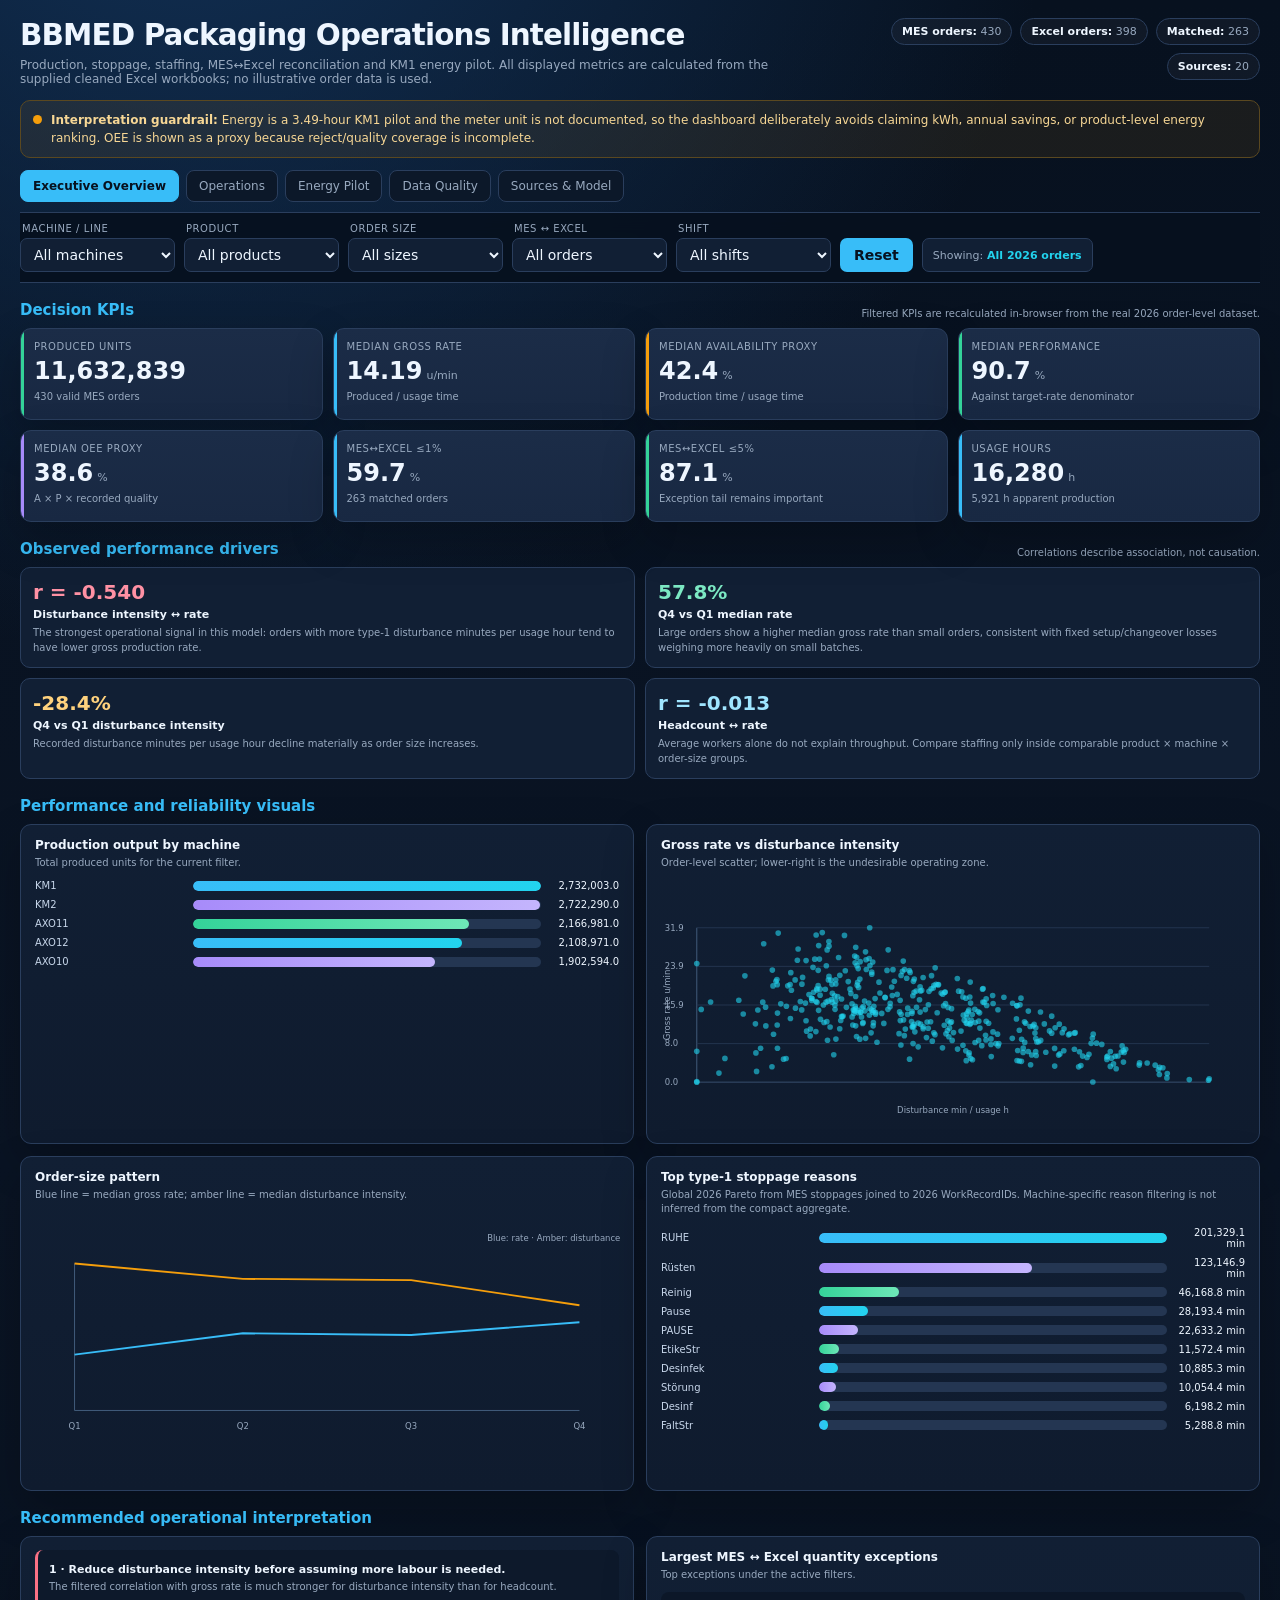
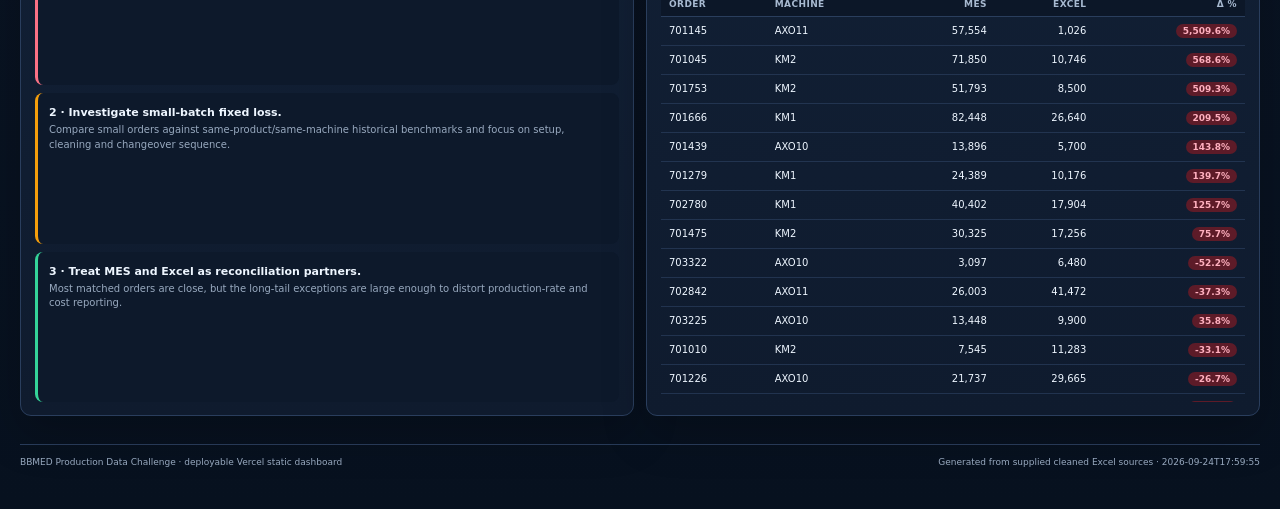
==== index.html @ 8b4411d8 "First commit" ====
<!doctype html>
<html lang="en">
<head>
  <meta charset="utf-8"/>
  <meta name="viewport" content="width=device-width,initial-scale=1"/>
  <meta name="description" content="BBMED packaging operations dashboard based on supplied cleaned production data."/>
  <title>BBMED Packaging Operations Intelligence</title>
  <link rel="stylesheet" href="styles.css"/>
</head>
<body>
  <main class="app">
    <div class="top">
      <div class="brand">
        <h1>BBMED Packaging Operations Intelligence</h1>
        <p>Production, stoppage, staffing, MES↔Excel reconciliation and KM1 energy pilot. All displayed metrics are calculated from the supplied cleaned Excel workbooks; no illustrative order data is used.</p>
      </div>
      <div class="badges" id="badges"></div>
    </div>
    <div class="guardrail"><span class="dot"></span><div><b>Interpretation guardrail:</b> Energy is a 3.49-hour KM1 pilot and the meter unit is not documented, so the dashboard deliberately avoids claiming kWh, annual savings, or product-level energy ranking. OEE is shown as a proxy because reject/quality coverage is incomplete.</div></div>
    <nav class="tabs" id="tabs" aria-label="Dashboard sections"></nav>
    <div class="filters-shell"><div class="filters" id="filters"></div></div>
    <div id="view"><div class="panel"><div class="empty">Loading dashboard data…</div></div></div>
    <div class="footer"><span>BBMED Production Data Challenge · deployable Vercel static dashboard</span><span id="generated"></span></div>
  </main>
<script src="app.js" defer></script>
</body>
</html>
---- styles.css ----
:root{
  --bg:#07111f;--panel:#111f34;--card:#1b2c47;--line:#2a3e5d;--text:#eef6ff;--muted:#98a9bf;
  --blue:#38bdf8;--cyan:#22d3ee;--green:#34d399;--amber:#f59e0b;--red:#fb7185;--violet:#a78bfa;
  --shadow:0 18px 45px rgba(0,0,0,.22)
}
*{box-sizing:border-box}html{scroll-behavior:smooth}body{margin:0;background:radial-gradient(circle at 15% -10%,#123258 0,transparent 34%),linear-gradient(180deg,var(--bg),#0a1424 55%,#07111f);color:var(--text);font-family:Inter,ui-sans-serif,system-ui,-apple-system,BlinkMacSystemFont,"Segoe UI",sans-serif;font-size:14px}
button,select,input{font:inherit}.app{max-width:1700px;margin:auto;padding:18px 20px 42px}.top{display:flex;justify-content:space-between;gap:18px;align-items:flex-start}.brand h1{margin:0;font-size:clamp(21px,2.3vw,30px);letter-spacing:-.03em}.brand p{margin:6px 0 0;color:var(--muted);font-size:12px;max-width:850px}.badges{display:flex;gap:8px;flex-wrap:wrap;justify-content:flex-end}.badge{border:1px solid var(--line);background:rgba(255,255,255,.035);border-radius:999px;padding:6px 10px;color:var(--muted);font-size:11px}.badge b{color:var(--text)}
.guardrail{margin:14px 0 12px;border:1px solid #5a4820;background:rgba(245,158,11,.08);color:#f7d795;border-radius:10px;padding:10px 12px;font-size:12px;line-height:1.5;display:flex;gap:9px}.dot{width:9px;height:9px;border-radius:50%;background:var(--amber);margin-top:4px;flex:0 0 auto}
.tabs{display:flex;gap:7px;flex-wrap:wrap;border-bottom:1px solid var(--line);padding-bottom:10px}.tab{border:1px solid var(--line);background:#0c1829;color:var(--muted);border-radius:8px;padding:8px 12px;cursor:pointer;font-size:12px}.tab:hover{border-color:#4c6384;color:var(--text)}.tab.active{background:var(--blue);border-color:var(--blue);color:#07111f;font-weight:800}
.filters-shell{position:sticky;top:0;z-index:20;background:rgba(7,17,31,.93);backdrop-filter:blur(10px);border-bottom:1px solid var(--line);padding:10px 0;margin-bottom:14px}.filters{display:flex;gap:9px;flex-wrap:wrap;align-items:end}.filter{min-width:155px}.filter label{display:block;color:var(--muted);font-size:10px;text-transform:uppercase;letter-spacing:.55px;margin:0 0 4px 2px}.filter select{width:100%;background:var(--panel);color:var(--text);border:1px solid var(--line);border-radius:7px;padding:7px 9px;outline:none}.filter select:focus{border-color:var(--blue)}.reset{height:34px;background:var(--blue);color:#07111f;border:0;border-radius:7px;padding:0 14px;font-weight:800;cursor:pointer}.summary-chip{height:34px;display:flex;align-items:center;padding:0 10px;border:1px solid var(--line);border-radius:7px;background:var(--panel);color:var(--muted);font-size:11px}.summary-chip b{color:var(--cyan)}
.section-title{display:flex;align-items:end;justify-content:space-between;gap:14px;margin:18px 0 9px}.section-title h2{margin:0;color:var(--blue);font-size:15px}.section-title p{margin:0;color:var(--muted);font-size:10px;text-align:right}.kpis{display:grid;grid-template-columns:repeat(8,minmax(145px,1fr));gap:10px}.kpi{background:linear-gradient(180deg,var(--card),#182842);border:1px solid var(--line);border-radius:11px;padding:12px 13px;min-height:92px;position:relative;overflow:hidden;box-shadow:var(--shadow)}.kpi:before{content:"";position:absolute;left:0;top:0;bottom:0;width:3px;background:var(--blue)}.kpi.green:before{background:var(--green)}.kpi.amber:before{background:var(--amber)}.kpi.red:before{background:var(--red)}.kpi.violet:before{background:var(--violet)}.kpi .label{font-size:10px;color:var(--muted);text-transform:uppercase;letter-spacing:.55px}.kpi .value{font-size:24px;font-weight:800;line-height:1;margin-top:7px}.kpi .unit{font-size:11px;color:var(--muted);margin-left:4px;font-weight:500}.kpi .mini{font-size:10px;color:var(--muted);margin-top:7px;line-height:1.35}.kpi .mini strong{color:var(--text)}
.grid2,.grid3{display:grid;gap:12px}.grid2{grid-template-columns:repeat(2,minmax(0,1fr))}.grid3{grid-template-columns:repeat(3,minmax(0,1fr))}.panel{background:linear-gradient(180deg,var(--panel),#0f1b2e);border:1px solid var(--line);border-radius:11px;padding:13px 14px;box-shadow:var(--shadow);min-width:0}.panel h3{font-size:12px;margin:0 0 4px}.desc{font-size:10px;color:var(--muted);line-height:1.42;margin-bottom:10px}.chart{height:250px;position:relative}.chart.tall{height:315px}.chart.scroll{overflow:auto}.empty{display:flex;height:100%;align-items:center;justify-content:center;color:var(--muted);font-size:12px}
.bar-list{display:flex;flex-direction:column;gap:8px}.bar-row{display:grid;grid-template-columns:minmax(85px,150px) 1fr 70px;gap:8px;align-items:center;font-size:10px}.bar-name{color:#c7d6ea;overflow:hidden;text-overflow:ellipsis;white-space:nowrap}.track{height:10px;background:#243652;border-radius:999px;overflow:hidden}.fill{height:100%;border-radius:999px;background:linear-gradient(90deg,var(--blue),var(--cyan))}.bar-value{text-align:right;color:var(--text);font-variant-numeric:tabular-nums}.bar-row:nth-child(3n+2) .fill{background:linear-gradient(90deg,var(--violet),#c4b5fd)}.bar-row:nth-child(3n+3) .fill{background:linear-gradient(90deg,var(--green),#6ee7b7)}
.svgchart{width:100%;height:100%;overflow:visible}.axis{stroke:#456080;stroke-width:1}.gridline{stroke:#243650;stroke-width:1}.tick{fill:var(--muted);font-size:9px}.point{fill:var(--cyan);opacity:.6}.line-a{stroke:var(--blue);stroke-width:2;fill:none}.line-b{stroke:var(--amber);stroke-width:2;fill:none}
.insights{display:grid;grid-template-columns:repeat(4,minmax(0,1fr));gap:10px}.insight{background:var(--panel);border:1px solid var(--line);border-radius:10px;padding:12px}.insight .metric{font-size:20px;font-weight:900}.insight .metric.red{color:#ff91a4}.insight .metric.green{color:#7ce8c3}.insight .metric.amber{color:#ffd27d}.insight .metric.blue{color:#9fe5ff}.insight .title{font-size:11px;font-weight:800;margin-top:4px}.insight .text{font-size:10px;color:var(--muted);line-height:1.45;margin-top:5px}
.callouts{display:grid;gap:8px}.callout{border-left:3px solid var(--blue);background:#0d192b;padding:10px 11px;border-radius:8px}.callout.red{border-left-color:var(--red)}.callout.amber{border-left-color:var(--amber)}.callout.green{border-left-color:var(--green)}.callout b{font-size:11px}.callout p{margin:4px 0 0;color:var(--muted);font-size:10px;line-height:1.45}
.table-wrap{overflow:auto;max-height:410px;border-radius:8px}.table-wrap.unbounded{max-height:none}table{width:100%;border-collapse:collapse;font-size:10px}th{position:sticky;top:0;background:#0c1728;color:#a8bad1;text-align:left;padding:7px 8px;text-transform:uppercase;font-size:9px;letter-spacing:.4px;border-bottom:1px solid var(--line);white-space:nowrap;z-index:1}td{padding:7px 8px;border-bottom:1px solid rgba(42,62,93,.7);white-space:nowrap}tbody tr:hover td{background:rgba(56,189,248,.035)}.num{text-align:right;font-variant-numeric:tabular-nums}.pill{display:inline-block;padding:2px 7px;border-radius:999px;font-size:9px;font-weight:800}.pill.good{background:#073d32;color:#7ce8c3}.pill.warn{background:#5a390d;color:#ffd37f}.pill.bad{background:#5d1b28;color:#ffb0bf}.pill.info{background:#0d3b57;color:#9ee2ff}.pill.violet{background:#382861;color:#d8c9ff}
.quality-grid{display:grid;grid-template-columns:repeat(3,minmax(0,1fr));gap:10px}.qcard{background:var(--panel);border:1px solid var(--line);border-radius:10px;padding:12px}.qtop{display:flex;justify-content:space-between;gap:10px}.qcard b{font-size:11px}.qv{font-size:19px;font-weight:900}.qbar{height:6px;background:#263852;border-radius:999px;overflow:hidden;margin-top:10px}.qbar span{display:block;height:100%;background:linear-gradient(90deg,var(--blue),var(--cyan))}.qnote{font-size:9px;color:var(--muted);line-height:1.4;margin-top:7px}
.source-card{display:grid;grid-template-columns:1fr auto;gap:8px;align-items:start;background:#0d192b;border:1px solid var(--line);border-radius:9px;padding:10px}.source-card h4{margin:0;font-size:11px}.source-card p{margin:5px 0 0;color:var(--muted);font-size:9px;line-height:1.4}.source-count{font-size:10px;color:var(--cyan);font-weight:800}.source-grid{display:grid;grid-template-columns:repeat(2,minmax(0,1fr));gap:8px}
.footer{margin-top:28px;border-top:1px solid var(--line);padding-top:12px;color:var(--muted);font-size:9px;display:flex;justify-content:space-between;gap:10px;flex-wrap:wrap}.mono{font-family:ui-monospace,SFMono-Regular,Menlo,monospace}.small{font-size:9px;color:var(--muted)}
@media(max-width:1300px){.kpis{grid-template-columns:repeat(4,1fr)}.grid3{grid-template-columns:1fr 1fr}.insights{grid-template-columns:1fr 1fr}}
@media(max-width:880px){.app{padding:12px}.top{display:block}.badges{justify-content:flex-start;margin-top:9px}.kpis,.grid2,.grid3,.insights,.quality-grid,.source-grid{grid-template-columns:1fr}.filter{min-width:47%}.section-title{align-items:flex-start}.section-title p{text-align:left}.chart{height:280px}.filters-shell{position:static}}
@media(max-width:520px){.filter{min-width:100%}.kpis{grid-template-columns:1fr 1fr}.kpi .value{font-size:20px}.bar-row{grid-template-columns:80px 1fr 58px}.tabs{display:grid;grid-template-columns:1fr 1fr}.tab{padding:8px}.app{padding:10px}.panel{padding:11px}}
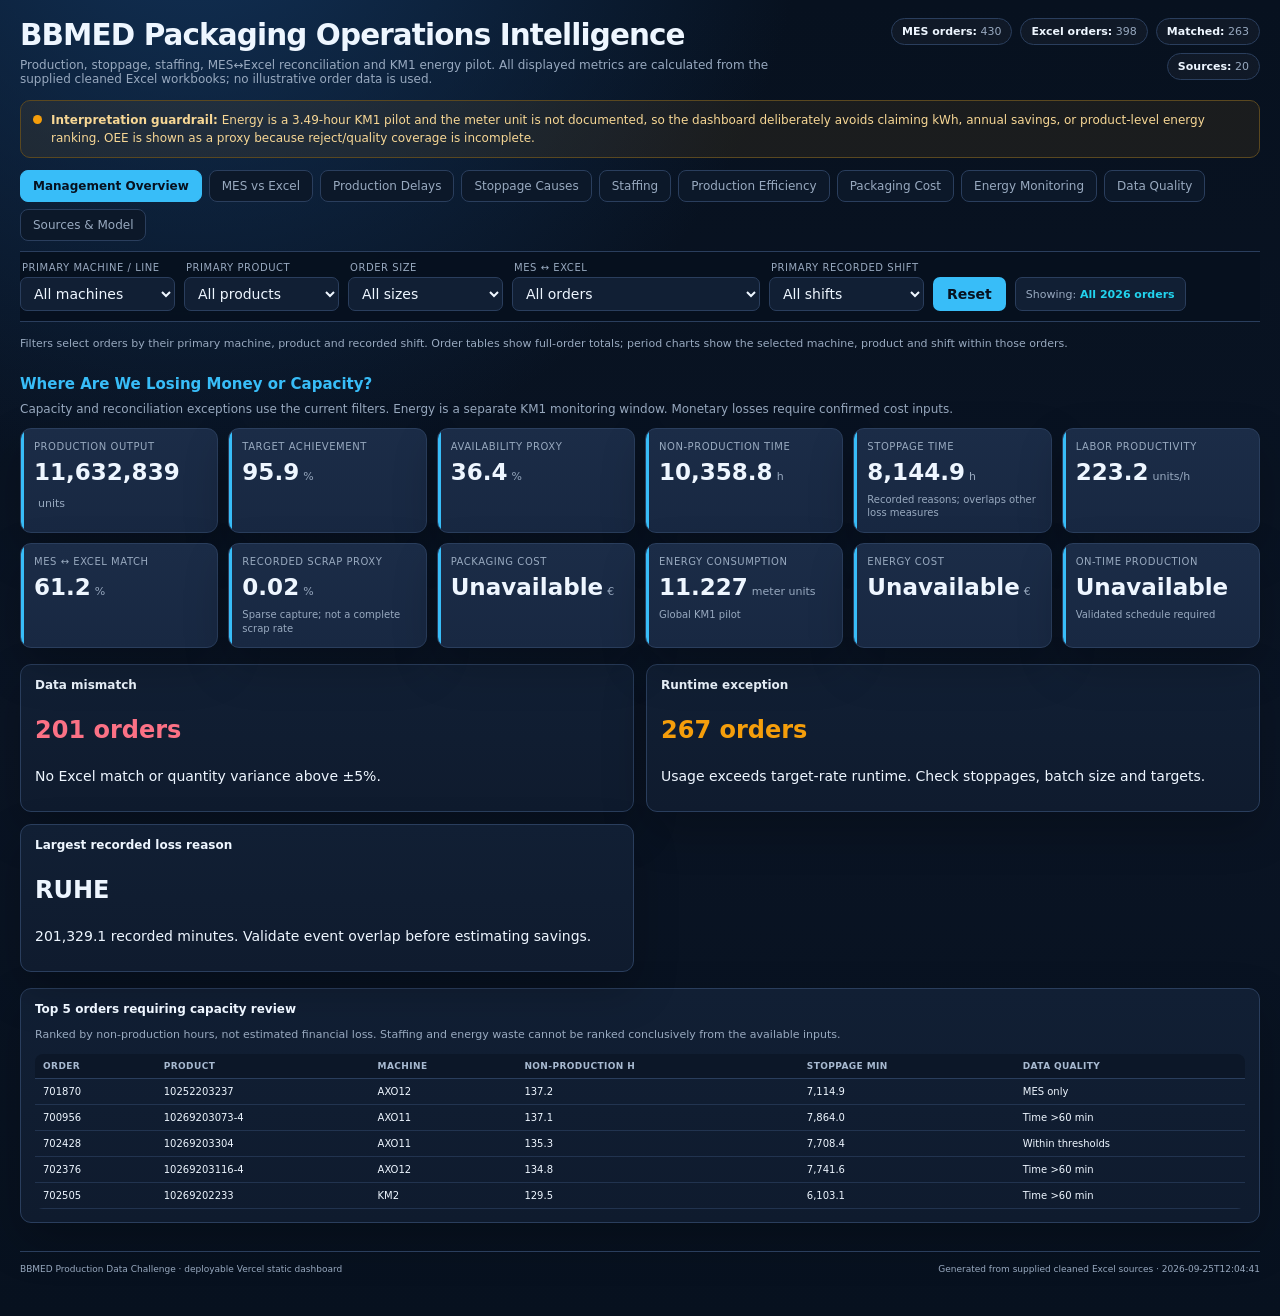
==== commit d021ae22: "information update" ====
--- a/index.html
+++ b/index.html
@@ -22,6 +22,7 @@
     <div id="view"><div class="panel"><div class="empty">Loading dashboard data…</div></div></div>
     <div class="footer"><span>BBMED Production Data Challenge · deployable Vercel static dashboard</span><span id="generated"></span></div>
   </main>
+<script src="analytics.js" defer></script>
 <script src="app.js" defer></script>
 </body>
 </html>
--- a/styles.css
+++ b/styles.css
@@ -21,3 +21,16 @@
 @media(max-width:1300px){.kpis{grid-template-columns:repeat(4,1fr)}.grid3{grid-template-columns:1fr 1fr}.insights{grid-template-columns:1fr 1fr}}
 @media(max-width:880px){.app{padding:12px}.top{display:block}.badges{justify-content:flex-start;margin-top:9px}.kpis,.grid2,.grid3,.insights,.quality-grid,.source-grid{grid-template-columns:1fr}.filter{min-width:47%}.section-title{align-items:flex-start}.section-title p{text-align:left}.chart{height:280px}.filters-shell{position:static}}
 @media(max-width:520px){.filter{min-width:100%}.kpis{grid-template-columns:1fr 1fr}.kpi .value{font-size:20px}.bar-row{grid-template-columns:80px 1fr 58px}.tabs{display:grid;grid-template-columns:1fr 1fr}.tab{padding:8px}.app{padding:10px}.panel{padding:11px}}
+/* Workstream pages keep notes readable and long KPI labels within their cards. */
+.kpis{grid-template-columns:repeat(auto-fit,minmax(180px,1fr));margin-bottom:16px}
+.kpi .value{font-size:clamp(18px,1.8vw,24px);line-height:1.18;overflow-wrap:anywhere}
+.section-title{display:block;margin-top:22px}
+.section-title p{font-size:12px;text-align:left;line-height:1.6;max-width:1100px;margin-top:7px}
+.scope-note{font-size:11px;color:var(--muted);line-height:1.5}
+#view>.panel,#view>.grid2,#view>.grid3{margin-bottom:16px}
+.panel>.svgchart{height:auto;max-height:300px;display:block}
+.panel>.desc{font-size:11px;line-height:1.5}
+.metric{font-size:24px;font-weight:800}.metric.red{color:var(--red)}.metric.amber{color:var(--amber)}
+button:focus-visible,select:focus-visible{outline:2px solid var(--cyan);outline-offset:3px}
+@media(max-width:520px){.kpis{grid-template-columns:repeat(2,minmax(0,1fr))}.kpi{padding:11px}.kpi .value{font-size:18px}.summary-chip{height:auto;min-height:34px;max-width:100%;flex-wrap:wrap}.section-title p{font-size:11px}}
+.kpi .unit{display:inline-block;white-space:nowrap;overflow-wrap:normal}
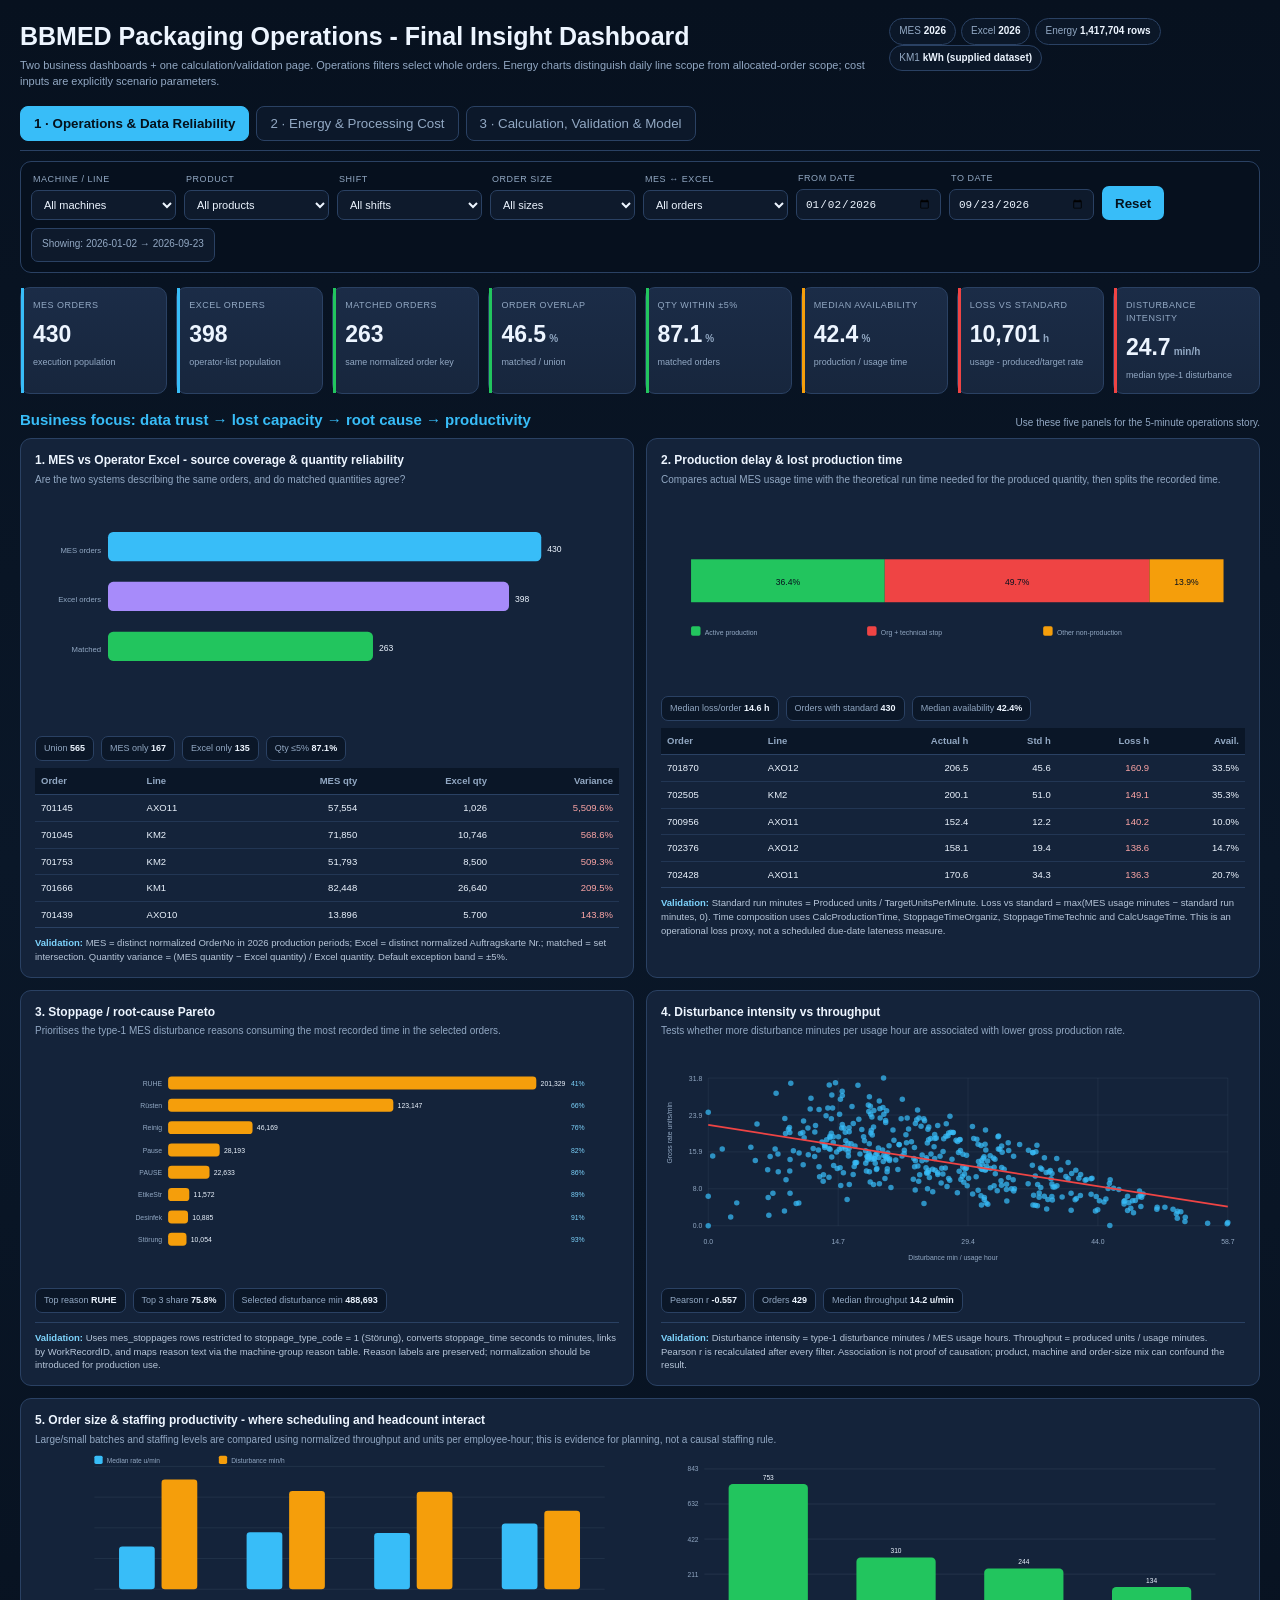
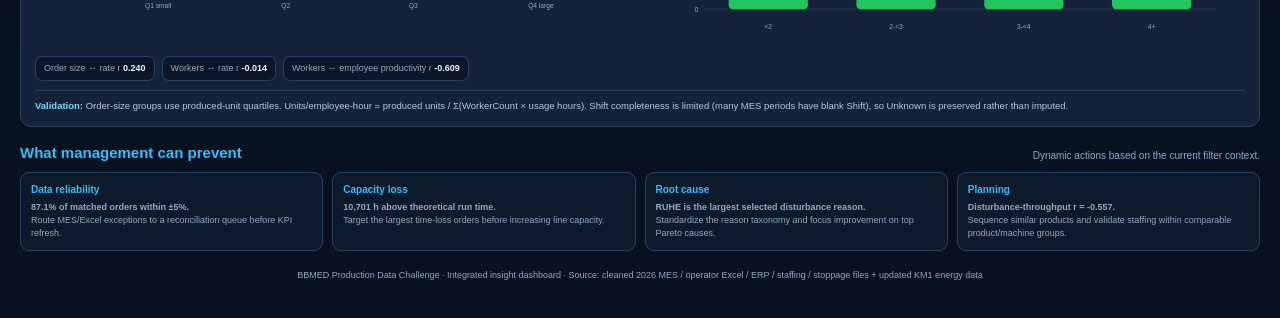
==== commit cb1c67ba: "updated dashboard" ====
--- a/index.html
+++ b/index.html
@@ -1,28 +1,49 @@
-<!doctype html>
-<html lang="en">
-<head>
-  <meta charset="utf-8"/>
-  <meta name="viewport" content="width=device-width,initial-scale=1"/>
-  <meta name="description" content="BBMED packaging operations dashboard based on supplied cleaned production data."/>
-  <title>BBMED Packaging Operations Intelligence</title>
-  <link rel="stylesheet" href="styles.css"/>
-</head>
-<body>
-  <main class="app">
-    <div class="top">
-      <div class="brand">
-        <h1>BBMED Packaging Operations Intelligence</h1>
-        <p>Production, stoppage, staffing, MES↔Excel reconciliation and KM1 energy pilot. All displayed metrics are calculated from the supplied cleaned Excel workbooks; no illustrative order data is used.</p>
-      </div>
-      <div class="badges" id="badges"></div>
-    </div>
-    <div class="guardrail"><span class="dot"></span><div><b>Interpretation guardrail:</b> Energy is a 3.49-hour KM1 pilot and the meter unit is not documented, so the dashboard deliberately avoids claiming kWh, annual savings, or product-level energy ranking. OEE is shown as a proxy because reject/quality coverage is incomplete.</div></div>
-    <nav class="tabs" id="tabs" aria-label="Dashboard sections"></nav>
-    <div class="filters-shell"><div class="filters" id="filters"></div></div>
-    <div id="view"><div class="panel"><div class="empty">Loading dashboard data…</div></div></div>
-    <div class="footer"><span>BBMED Production Data Challenge · deployable Vercel static dashboard</span><span id="generated"></span></div>
-  </main>
-<script src="analytics.js" defer></script>
-<script src="app.js" defer></script>
-</body>
-</html>
+<!doctype html><html lang="en"><head><meta charset="utf-8"><meta name="viewport" content="width=device-width,initial-scale=1"><link rel="icon" href="data:,"><meta name="description" content="BBMED production reliability, capacity, energy and processing-cost insight dashboard."><title>BBMED Packaging Operations - Final Insight Dashboard</title>
+<link rel="stylesheet" href="styles.css"></head><body><div class="shell">
+<div id="loadStatus" class="callout" role="status">Loading dashboard data…</div>
+<header><div class="brand"><h1>BBMED Packaging Operations - Final Insight Dashboard</h1><div class="sub">Two business dashboards + one calculation/validation page. Operations filters select whole orders. Energy charts distinguish daily line scope from allocated-order scope; cost inputs are explicitly scenario parameters.</div></div><div><span class="tag">MES <b>2026</b></span><span class="tag">Excel <b>2026</b></span><span class="tag">Energy <b id="energySourceRows">Loading…</b></span><span class="tag">KM1 <b>kWh (supplied dataset)</b></span></div></header>
+<nav class="tabs" aria-label="Dashboard sections"><button class="tab active" data-tab="ops">1 · Operations & Data Reliability</button><button class="tab" data-tab="energy">2 · Energy & Processing Cost</button><button class="tab" data-tab="calc">3 · Calculation, Validation & Model</button></nav>
+<section id="ops" class="view active">
+<div class="filters-wrap"><div class="filters">
+<div class="filter"><label for="oMachine">Machine / line</label><select id="oMachine"></select></div><div class="filter"><label for="oProduct">Product</label><select id="oProduct"></select></div><div class="filter"><label for="oShift">Shift</label><select id="oShift"></select></div><div class="filter"><label for="oSize">Order size</label><select id="oSize"><option value="ALL">All sizes</option><option value="Q1">Q1 - Small</option><option value="Q2">Q2</option><option value="Q3">Q3</option><option value="Q4">Q4 - Large</option></select></div><div class="filter"><label for="oStatus">MES ↔ Excel</label><select id="oStatus"><option value="ALL">All orders</option><option value="MATCHED">Matched</option><option value="LE5">Matched ≤5%</option><option value="GT5">Matched >5%</option><option value="MES_ONLY">MES only</option><option value="EXCEL_ONLY">Excel only</option></select></div><div class="filter"><label for="oFrom">From date</label><input type="date" id="oFrom"></div><div class="filter"><label for="oTo">To date</label><input type="date" id="oTo"></div><button class="btn" id="oReset">Reset</button><div class="filter-summary" id="oSummary"></div>
+</div></div>
+<div class="kpis" id="opsKPIs"></div>
+<div class="section-title"><h2>Business focus: data trust → lost capacity → root cause → productivity</h2><div class="note">Use these five panels for the 5-minute operations story.</div></div>
+<div class="grid">
+<div class="panel"><h3>1. MES vs Operator Excel - source coverage & quantity reliability</h3><div class="desc">Are the two systems describing the same orders, and do matched quantities agree?</div><div class="svgchart" id="cCoverage"></div><div class="meta" id="mCoverage"></div><div class="scroll"><table><thead><tr><th>Order</th><th>Line</th><th class="num">MES qty</th><th class="num">Excel qty</th><th class="num">Variance</th></tr></thead><tbody id="tQty"></tbody></table></div><div class="validation" id="vCoverage"></div></div>
+<div class="panel"><h3>2. Production delay & lost production time</h3><div class="desc">Compares actual MES usage time with the theoretical run time needed for the produced quantity, then splits the recorded time.</div><div class="svgchart small" id="cTimeSplit"></div><div class="meta" id="mDelay"></div><div class="scroll"><table><thead><tr><th>Order</th><th>Line</th><th class="num">Actual h</th><th class="num">Std h</th><th class="num">Loss h</th><th class="num">Avail.</th></tr></thead><tbody id="tDelay"></tbody></table></div><div class="validation" id="vDelay"></div></div>
+<div class="panel"><h3>3. Stoppage / root-cause Pareto</h3><div class="desc">Prioritises the type-1 MES disturbance reasons consuming the most recorded time in the selected orders.</div><div class="svgchart" id="cPareto"></div><div class="meta" id="mPareto"></div><div class="validation" id="vPareto"></div></div>
+<div class="panel"><h3>4. Disturbance intensity vs throughput</h3><div class="desc">Tests whether more disturbance minutes per usage hour are associated with lower gross production rate.</div><div class="svgchart" id="cCorr"></div><div class="meta" id="mCorr"></div><div class="validation" id="vCorr"></div></div>
+<div class="panel full"><h3>5. Order size & staffing productivity - where scheduling and headcount interact</h3><div class="desc">Large/small batches and staffing levels are compared using normalized throughput and units per employee-hour; this is evidence for planning, not a causal staffing rule.</div><div class="split"><div><div class="svgchart small" id="cSize"></div></div><div><div class="svgchart small" id="cStaff"></div></div></div><div class="meta" id="mDrivers"></div><div class="validation" id="vDrivers"></div></div>
+</div>
+<div class="section-title"><h2>What management can prevent</h2><div class="note">Dynamic actions based on the current filter context.</div></div><div class="action-grid" id="opsActions"></div>
+</section>
+
+<section id="energy" class="view">
+<div class="filters-wrap"><div class="filters">
+<div class="filter"><label for="eMeter">Energy meter / component</label><select id="eMeter"></select></div><div class="filter"><label for="eProduct">Product (allocated orders)</label><select id="eProduct"></select></div><div class="filter"><label for="eSize">Order size</label><select id="eSize"><option value="ALL">All sizes</option><option value="Q1">Q1 - Small</option><option value="Q2">Q2</option><option value="Q3">Q3</option><option value="Q4">Q4 - Large</option></select></div><div class="filter"><label for="eFrom">From date</label><input type="date" id="eFrom"></div><div class="filter"><label for="eTo">To date</label><input type="date" id="eTo"></div><div class="filter"><label for="tariff">Electricity tariff €/kWh</label><input type="number" id="tariff" min="0" step="0.01" value="0.30"></div><div class="filter"><label for="lineCost">Line cost €/h</label><input type="number" id="lineCost" min="0" step="10" value="500"></div><button class="btn" id="eReset">Reset</button><div class="filter-summary" id="eSummary"></div>
+</div></div>
+<div class="kpis" id="energyKPIs"></div>
+<div class="section-title"><h2>Business focus: energy consumed without proportional output</h2><div class="note">Energy is calculated from cumulative meter deltas; never by summing Total Energy Passed.</div></div>
+<div class="grid">
+<div class="panel"><h3>1. Energy consumption trend</h3><div class="desc">Calendar-day consumption from valid meter deltas. Date and meter filters apply; product and order-size filters apply only to allocated-order panels.</div><div class="svgchart" id="cEnergyTrend"></div><div class="meta" id="mEnergyTrend"></div><div class="validation" id="vEnergyTrend"></div></div>
+<div class="panel"><h3>2. Energy by KM1 machine component</h3><div class="desc">Five physical meters are canonicalized even though the raw asset tag naming changes in August.</div><div class="svgchart" id="cMeter"></div><div class="meta" id="mMeter"></div><div class="validation" id="vMeter"></div></div>
+<div class="panel"><h3>3. Order-window vs mapped disturbance vs idle/unallocated energy</h3><div class="desc">All five meters, selected calendar dates: order-window, disturbance and unallocated energy. Product, size and meter selections do not change this line-level breakdown.</div><div class="svgchart small" id="cEnergyState"></div><div class="meta" id="mEnergyState"></div><div class="validation" id="vEnergyState"></div></div>
+<div class="panel"><h3>4. Production output vs energy intensity</h3><div class="desc">Order-level allocated kWh is normalized by produced units; high-intensity low-throughput orders are management exceptions.</div><div class="svgchart" id="cEnergyScatter"></div><div class="scroll"><table><thead><tr><th>Order</th><th>Product</th><th class="num">kWh</th><th class="num">Units</th><th class="num">kWh/1k</th></tr></thead><tbody id="tEnergyOrders"></tbody></table></div><div class="validation" id="vEnergyScatter"></div></div>
+<div class="panel full"><h3>5. Processing-cost exposure - scenario, not source-system cost</h3><div class="desc">Uses operator-recorded cleaning, setup/changeover, packaging-handling and disturbance minutes. True packaging material cost is not available in the source data.</div><div class="split"><div class="svgchart small" id="cProcessCost"></div><div><div class="meta" id="mProcessCost"></div><div class="scenario-card"><div class="small">Scenario exposure for selected KM1 orders</div><div class="big" id="processCostBig">-</div><div class="small" id="processCostSmall"></div></div><div class="callout" style="margin-top:10px"><b>Packaging cost limitation:</b> the files contain packaging-handling minutes (<i>Packmittel bereit / zurück</i>) but no packaging material price/BOM. The dashboard therefore shows packaging-handling <b>process cost exposure</b>, not material cost per unit.</div></div></div><div class="validation" id="vProcessCost"></div></div>
+</div>
+</section>
+
+<section id="calc" class="view">
+<div class="filters-wrap"><div class="filters"><div class="filter wide"><label for="traceOrder">Trace production order</label><select id="traceOrder"></select></div><div class="filter"><label for="qtyThreshold">Qty exception threshold %</label><input type="number" id="qtyThreshold" value="5" min="0" step="0.5"></div><div class="filter"><label for="timeThreshold">Start-time threshold min</label><input type="number" id="timeThreshold" value="30" min="0" step="5"></div><button class="btn" id="calcRefresh">Refresh trace</button><div class="filter-summary">This page traces the supplied dashboard dataset and documents its source-field relationships.</div></div></div>
+<div class="section-title"><h2>Reproducible count validation</h2><div class="note">Counts are recalculated from the loaded order records.</div></div>
+<div class="grid"><div class="panel"><h3>MES 2026 order population</h3><div id="mesCountFormula" class="formula">MES Orders = DISTINCTCOUNT( normalized mes_production_periods_2026[OrderNo] )\nExclude blank/null keys\nResult = <b>430</b></div><div class="validation">The MES count intentionally uses production-period facts because the question is which orders actually appear in 2026 execution data, not which orders exist in the master table.</div></div><div class="panel"><h3>Operator Excel order population & intersection</h3><div id="excelCountFormula" class="formula">Excel Orders = DISTINCTCOUNT( normalized excl_production_data_2026[Auftragskarte Nr.] ) = <b>398</b>\nMatched = MES set ∩ Excel set = <b>263</b>\nMES only = 430 - 263 = <b>167</b>\nExcel only = 398 - 263 = <b>135</b>\nUnion = 430 + 398 - 263 = <b>565</b></div><div class="validation">Normalization: convert to text, trim whitespace, remove numeric “.0” artefacts, exclude blank/null.</div></div></div>
+<div class="section-title"><h2>Selected-order calculation trace</h2><div class="note">Use this during Q&A to validate a chart back to order-level inputs.</div></div>
+<div class="grid"><div class="panel"><h3>MES / Excel trace</h3><div id="traceOps"></div></div><div class="panel"><h3>Energy allocation trace</h3><div id="traceEnergy"></div></div></div>
+<div class="section-title"><h2>Calculation dictionary & data-quality controls</h2></div><div class="grid"><div class="panel"><h3>Core KPI formulas</h3><div id="formulaList"></div></div><div class="panel"><h3>Validation checks found in the current data</h3><div id="qualityTable"></div></div></div>
+<div class="section-title"><h2>Recommended Power BI semantic model</h2><div class="note">Updated for the 1.42M-row energy fact and canonical meter alias mapping.</div></div><div class="panel full"><img class="diagram" alt="Recommended Power BI semantic model and source relationships" src="public/semantic-model.png"><div class="model-note">Energy relationship correction: raw <b>energy_meter_device_asset_tag</b> contains both historical Weidmueller names and later IFD00x meter names. Both aliases must map to one canonical DimEnergyMeter key before calculating deltas.</div></div>
+<div class="section-title"><h2>End-to-end workflow</h2></div><div class="panel full"><img class="diagram" alt="End-to-end production and energy data workflow" src="public/data-workflow.png"></div>
+</section>
+<div class="footer">BBMED Production Data Challenge · Integrated insight dashboard · Source: cleaned 2026 MES / operator Excel / ERP / staffing / stoppage files + updated KM1 energy data</div>
+</div>
+<script src="app.js" defer></script></body></html>
--- a/styles.css
+++ b/styles.css
@@ -1,36 +1,21 @@
-:root{
-  --bg:#07111f;--panel:#111f34;--card:#1b2c47;--line:#2a3e5d;--text:#eef6ff;--muted:#98a9bf;
-  --blue:#38bdf8;--cyan:#22d3ee;--green:#34d399;--amber:#f59e0b;--red:#fb7185;--violet:#a78bfa;
-  --shadow:0 18px 45px rgba(0,0,0,.22)
-}
-*{box-sizing:border-box}html{scroll-behavior:smooth}body{margin:0;background:radial-gradient(circle at 15% -10%,#123258 0,transparent 34%),linear-gradient(180deg,var(--bg),#0a1424 55%,#07111f);color:var(--text);font-family:Inter,ui-sans-serif,system-ui,-apple-system,BlinkMacSystemFont,"Segoe UI",sans-serif;font-size:14px}
-button,select,input{font:inherit}.app{max-width:1700px;margin:auto;padding:18px 20px 42px}.top{display:flex;justify-content:space-between;gap:18px;align-items:flex-start}.brand h1{margin:0;font-size:clamp(21px,2.3vw,30px);letter-spacing:-.03em}.brand p{margin:6px 0 0;color:var(--muted);font-size:12px;max-width:850px}.badges{display:flex;gap:8px;flex-wrap:wrap;justify-content:flex-end}.badge{border:1px solid var(--line);background:rgba(255,255,255,.035);border-radius:999px;padding:6px 10px;color:var(--muted);font-size:11px}.badge b{color:var(--text)}
-.guardrail{margin:14px 0 12px;border:1px solid #5a4820;background:rgba(245,158,11,.08);color:#f7d795;border-radius:10px;padding:10px 12px;font-size:12px;line-height:1.5;display:flex;gap:9px}.dot{width:9px;height:9px;border-radius:50%;background:var(--amber);margin-top:4px;flex:0 0 auto}
-.tabs{display:flex;gap:7px;flex-wrap:wrap;border-bottom:1px solid var(--line);padding-bottom:10px}.tab{border:1px solid var(--line);background:#0c1829;color:var(--muted);border-radius:8px;padding:8px 12px;cursor:pointer;font-size:12px}.tab:hover{border-color:#4c6384;color:var(--text)}.tab.active{background:var(--blue);border-color:var(--blue);color:#07111f;font-weight:800}
-.filters-shell{position:sticky;top:0;z-index:20;background:rgba(7,17,31,.93);backdrop-filter:blur(10px);border-bottom:1px solid var(--line);padding:10px 0;margin-bottom:14px}.filters{display:flex;gap:9px;flex-wrap:wrap;align-items:end}.filter{min-width:155px}.filter label{display:block;color:var(--muted);font-size:10px;text-transform:uppercase;letter-spacing:.55px;margin:0 0 4px 2px}.filter select{width:100%;background:var(--panel);color:var(--text);border:1px solid var(--line);border-radius:7px;padding:7px 9px;outline:none}.filter select:focus{border-color:var(--blue)}.reset{height:34px;background:var(--blue);color:#07111f;border:0;border-radius:7px;padding:0 14px;font-weight:800;cursor:pointer}.summary-chip{height:34px;display:flex;align-items:center;padding:0 10px;border:1px solid var(--line);border-radius:7px;background:var(--panel);color:var(--muted);font-size:11px}.summary-chip b{color:var(--cyan)}
-.section-title{display:flex;align-items:end;justify-content:space-between;gap:14px;margin:18px 0 9px}.section-title h2{margin:0;color:var(--blue);font-size:15px}.section-title p{margin:0;color:var(--muted);font-size:10px;text-align:right}.kpis{display:grid;grid-template-columns:repeat(8,minmax(145px,1fr));gap:10px}.kpi{background:linear-gradient(180deg,var(--card),#182842);border:1px solid var(--line);border-radius:11px;padding:12px 13px;min-height:92px;position:relative;overflow:hidden;box-shadow:var(--shadow)}.kpi:before{content:"";position:absolute;left:0;top:0;bottom:0;width:3px;background:var(--blue)}.kpi.green:before{background:var(--green)}.kpi.amber:before{background:var(--amber)}.kpi.red:before{background:var(--red)}.kpi.violet:before{background:var(--violet)}.kpi .label{font-size:10px;color:var(--muted);text-transform:uppercase;letter-spacing:.55px}.kpi .value{font-size:24px;font-weight:800;line-height:1;margin-top:7px}.kpi .unit{font-size:11px;color:var(--muted);margin-left:4px;font-weight:500}.kpi .mini{font-size:10px;color:var(--muted);margin-top:7px;line-height:1.35}.kpi .mini strong{color:var(--text)}
-.grid2,.grid3{display:grid;gap:12px}.grid2{grid-template-columns:repeat(2,minmax(0,1fr))}.grid3{grid-template-columns:repeat(3,minmax(0,1fr))}.panel{background:linear-gradient(180deg,var(--panel),#0f1b2e);border:1px solid var(--line);border-radius:11px;padding:13px 14px;box-shadow:var(--shadow);min-width:0}.panel h3{font-size:12px;margin:0 0 4px}.desc{font-size:10px;color:var(--muted);line-height:1.42;margin-bottom:10px}.chart{height:250px;position:relative}.chart.tall{height:315px}.chart.scroll{overflow:auto}.empty{display:flex;height:100%;align-items:center;justify-content:center;color:var(--muted);font-size:12px}
-.bar-list{display:flex;flex-direction:column;gap:8px}.bar-row{display:grid;grid-template-columns:minmax(85px,150px) 1fr 70px;gap:8px;align-items:center;font-size:10px}.bar-name{color:#c7d6ea;overflow:hidden;text-overflow:ellipsis;white-space:nowrap}.track{height:10px;background:#243652;border-radius:999px;overflow:hidden}.fill{height:100%;border-radius:999px;background:linear-gradient(90deg,var(--blue),var(--cyan))}.bar-value{text-align:right;color:var(--text);font-variant-numeric:tabular-nums}.bar-row:nth-child(3n+2) .fill{background:linear-gradient(90deg,var(--violet),#c4b5fd)}.bar-row:nth-child(3n+3) .fill{background:linear-gradient(90deg,var(--green),#6ee7b7)}
-.svgchart{width:100%;height:100%;overflow:visible}.axis{stroke:#456080;stroke-width:1}.gridline{stroke:#243650;stroke-width:1}.tick{fill:var(--muted);font-size:9px}.point{fill:var(--cyan);opacity:.6}.line-a{stroke:var(--blue);stroke-width:2;fill:none}.line-b{stroke:var(--amber);stroke-width:2;fill:none}
-.insights{display:grid;grid-template-columns:repeat(4,minmax(0,1fr));gap:10px}.insight{background:var(--panel);border:1px solid var(--line);border-radius:10px;padding:12px}.insight .metric{font-size:20px;font-weight:900}.insight .metric.red{color:#ff91a4}.insight .metric.green{color:#7ce8c3}.insight .metric.amber{color:#ffd27d}.insight .metric.blue{color:#9fe5ff}.insight .title{font-size:11px;font-weight:800;margin-top:4px}.insight .text{font-size:10px;color:var(--muted);line-height:1.45;margin-top:5px}
-.callouts{display:grid;gap:8px}.callout{border-left:3px solid var(--blue);background:#0d192b;padding:10px 11px;border-radius:8px}.callout.red{border-left-color:var(--red)}.callout.amber{border-left-color:var(--amber)}.callout.green{border-left-color:var(--green)}.callout b{font-size:11px}.callout p{margin:4px 0 0;color:var(--muted);font-size:10px;line-height:1.45}
-.table-wrap{overflow:auto;max-height:410px;border-radius:8px}.table-wrap.unbounded{max-height:none}table{width:100%;border-collapse:collapse;font-size:10px}th{position:sticky;top:0;background:#0c1728;color:#a8bad1;text-align:left;padding:7px 8px;text-transform:uppercase;font-size:9px;letter-spacing:.4px;border-bottom:1px solid var(--line);white-space:nowrap;z-index:1}td{padding:7px 8px;border-bottom:1px solid rgba(42,62,93,.7);white-space:nowrap}tbody tr:hover td{background:rgba(56,189,248,.035)}.num{text-align:right;font-variant-numeric:tabular-nums}.pill{display:inline-block;padding:2px 7px;border-radius:999px;font-size:9px;font-weight:800}.pill.good{background:#073d32;color:#7ce8c3}.pill.warn{background:#5a390d;color:#ffd37f}.pill.bad{background:#5d1b28;color:#ffb0bf}.pill.info{background:#0d3b57;color:#9ee2ff}.pill.violet{background:#382861;color:#d8c9ff}
-.quality-grid{display:grid;grid-template-columns:repeat(3,minmax(0,1fr));gap:10px}.qcard{background:var(--panel);border:1px solid var(--line);border-radius:10px;padding:12px}.qtop{display:flex;justify-content:space-between;gap:10px}.qcard b{font-size:11px}.qv{font-size:19px;font-weight:900}.qbar{height:6px;background:#263852;border-radius:999px;overflow:hidden;margin-top:10px}.qbar span{display:block;height:100%;background:linear-gradient(90deg,var(--blue),var(--cyan))}.qnote{font-size:9px;color:var(--muted);line-height:1.4;margin-top:7px}
-.source-card{display:grid;grid-template-columns:1fr auto;gap:8px;align-items:start;background:#0d192b;border:1px solid var(--line);border-radius:9px;padding:10px}.source-card h4{margin:0;font-size:11px}.source-card p{margin:5px 0 0;color:var(--muted);font-size:9px;line-height:1.4}.source-count{font-size:10px;color:var(--cyan);font-weight:800}.source-grid{display:grid;grid-template-columns:repeat(2,minmax(0,1fr));gap:8px}
-.footer{margin-top:28px;border-top:1px solid var(--line);padding-top:12px;color:var(--muted);font-size:9px;display:flex;justify-content:space-between;gap:10px;flex-wrap:wrap}.mono{font-family:ui-monospace,SFMono-Regular,Menlo,monospace}.small{font-size:9px;color:var(--muted)}
-@media(max-width:1300px){.kpis{grid-template-columns:repeat(4,1fr)}.grid3{grid-template-columns:1fr 1fr}.insights{grid-template-columns:1fr 1fr}}
-@media(max-width:880px){.app{padding:12px}.top{display:block}.badges{justify-content:flex-start;margin-top:9px}.kpis,.grid2,.grid3,.insights,.quality-grid,.source-grid{grid-template-columns:1fr}.filter{min-width:47%}.section-title{align-items:flex-start}.section-title p{text-align:left}.chart{height:280px}.filters-shell{position:static}}
-@media(max-width:520px){.filter{min-width:100%}.kpis{grid-template-columns:1fr 1fr}.kpi .value{font-size:20px}.bar-row{grid-template-columns:80px 1fr 58px}.tabs{display:grid;grid-template-columns:1fr 1fr}.tab{padding:8px}.app{padding:10px}.panel{padding:11px}}
-/* Workstream pages keep notes readable and long KPI labels within their cards. */
-.kpis{grid-template-columns:repeat(auto-fit,minmax(180px,1fr));margin-bottom:16px}
-.kpi .value{font-size:clamp(18px,1.8vw,24px);line-height:1.18;overflow-wrap:anywhere}
-.section-title{display:block;margin-top:22px}
-.section-title p{font-size:12px;text-align:left;line-height:1.6;max-width:1100px;margin-top:7px}
-.scope-note{font-size:11px;color:var(--muted);line-height:1.5}
-#view>.panel,#view>.grid2,#view>.grid3{margin-bottom:16px}
-.panel>.svgchart{height:auto;max-height:300px;display:block}
-.panel>.desc{font-size:11px;line-height:1.5}
-.metric{font-size:24px;font-weight:800}.metric.red{color:var(--red)}.metric.amber{color:var(--amber)}
-button:focus-visible,select:focus-visible{outline:2px solid var(--cyan);outline-offset:3px}
-@media(max-width:520px){.kpis{grid-template-columns:repeat(2,minmax(0,1fr))}.kpi{padding:11px}.kpi .value{font-size:18px}.summary-chip{height:auto;min-height:34px;max-width:100%;flex-wrap:wrap}.section-title p{font-size:11px}}
-.kpi .unit{display:inline-block;white-space:nowrap;overflow-wrap:normal}
+
+:root{--bg:#07111f;--surface:#0e1a2c;--panel:#14233a;--card:#1b2c47;--line:#2a4163;--text:#edf5ff;--muted:#92a8c3;--blue:#38bdf8;--cyan:#22d3ee;--green:#22c55e;--amber:#f59e0b;--red:#ef4444;--violet:#a78bfa;--pink:#f472b6}
+*{box-sizing:border-box}html{scroll-behavior:smooth}body{margin:0;background:linear-gradient(180deg,#07111f,#0a1728 45%,#07111f);color:var(--text);font:13px/1.45 "Segoe UI",Inter,Arial,sans-serif}.shell{max-width:1700px;margin:auto;padding:18px 20px 36px}
+header{display:flex;justify-content:space-between;gap:16px;align-items:flex-start}.brand h1{margin:0 0 4px;font-size:25px}.sub{color:var(--muted);font-size:11px;max-width:980px}.tag{display:inline-block;padding:5px 9px;border:1px solid var(--line);background:#0b1728;border-radius:999px;color:var(--muted);font-size:10px;margin-left:5px}.tag b{color:var(--text)}
+.tabs{display:flex;gap:7px;flex-wrap:wrap;margin:16px 0 10px;border-bottom:1px solid var(--line);padding-bottom:9px}.tab{border:1px solid var(--line);background:#0c182a;color:var(--muted);padding:9px 13px;border-radius:8px;cursor:pointer}.tab.active{background:var(--blue);border-color:var(--blue);color:#04111c;font-weight:800}.view{display:none}.view.active{display:block}
+.filters-wrap{position:sticky;top:0;z-index:20;background:rgba(7,17,31,.96);backdrop-filter:blur(9px);border:1px solid var(--line);border-radius:11px;padding:10px;margin:10px 0 14px}.filters{display:flex;gap:8px;align-items:end;flex-wrap:wrap}.filter{min-width:145px}.filter.wide{min-width:190px}.filter label{display:block;color:var(--muted);font-size:9px;text-transform:uppercase;letter-spacing:.55px;margin:0 0 4px 2px}.filter select,.filter input,.scenario input{width:100%;background:var(--surface);border:1px solid var(--line);color:var(--text);border-radius:7px;padding:7px 8px;font-size:11px}.btn{height:34px;border:0;border-radius:7px;padding:0 13px;background:var(--blue);color:#05131e;font-weight:800;cursor:pointer}.filter-summary{border:1px solid var(--line);background:var(--surface);border-radius:7px;padding:8px 10px;color:var(--muted);font-size:10px;min-height:34px;max-width:430px}.filter-summary b{color:var(--cyan)}
+.section-title{display:flex;justify-content:space-between;gap:15px;align-items:end;margin:15px 0 8px}.section-title h2{font-size:15px;color:var(--blue);margin:0}.section-title .note{font-size:10px;color:var(--muted);text-align:right}.kpis{display:grid;grid-template-columns:repeat(8,minmax(125px,1fr));gap:9px;margin-bottom:13px}.kpi{background:linear-gradient(180deg,var(--card),#17263d);border:1px solid var(--line);border-radius:10px;padding:11px 12px;min-height:86px;position:relative}.kpi:before{content:"";position:absolute;left:0;top:0;bottom:0;width:3px;background:var(--blue)}.kpi.good:before{background:var(--green)}.kpi.warn:before{background:var(--amber)}.kpi.bad:before{background:var(--red)}.kpi.violet:before{background:var(--violet)}.kpi .label{color:var(--muted);font-size:9px;text-transform:uppercase;letter-spacing:.5px}.kpi .value{font-size:23px;font-weight:800;margin-top:6px;white-space:nowrap}.kpi .unit{font-size:10px;color:var(--muted);margin-left:3px}.kpi .mini{font-size:9px;color:var(--muted);margin-top:4px}
+.grid{display:grid;grid-template-columns:repeat(2,minmax(0,1fr));gap:12px;margin-bottom:12px}.panel{background:var(--panel);border:1px solid var(--line);border-radius:11px;padding:13px 14px;min-width:0;overflow:hidden}.panel.full{grid-column:1/-1}.panel h3{font-size:12px;margin:0}.desc{font-size:10px;color:var(--muted);margin:3px 0 7px}.svgchart{height:235px;width:100%}.svgchart.small{height:195px}.svgchart.tall{height:285px}.svgchart svg{display:block;width:100%;height:100%}.meta{display:flex;gap:7px;flex-wrap:wrap;margin:7px 0}.chip{background:#0b1728;border:1px solid var(--line);border-radius:7px;padding:5px 8px;color:var(--muted);font-size:9px}.chip b{color:var(--text)}.validation{margin-top:9px;border-top:1px solid var(--line);padding-top:8px;color:#b7c6d9;font-size:9.5px}.validation b{color:#7dd3fc}.warning{color:#fcd34d}.goodtext{color:#86efac}.badtext{color:#fca5a5}
+table{width:100%;border-collapse:collapse;font-size:9.5px}th{background:#0a1627;color:var(--muted);text-align:left;padding:6px;border-bottom:1px solid var(--line);position:sticky;top:0}td{padding:6px;border-bottom:1px solid rgba(42,65,99,.65);vertical-align:top}.num{text-align:right}.scroll{max-height:150px;overflow:auto;margin-top:7px}.split{display:grid;grid-template-columns:1fr 1fr;gap:10px}.scenario{display:grid;grid-template-columns:repeat(3,1fr);gap:8px}.scenario-card{background:#0b1728;border:1px solid var(--line);border-radius:9px;padding:10px}.scenario-card .big{font-size:22px;font-weight:800}.scenario-card .small{font-size:9px;color:var(--muted)}
+.callout{border:1px solid var(--line);background:#0b1728;border-left:3px solid var(--blue);border-radius:9px;padding:10px 12px;color:#c9d7e8;font-size:10px}.action-grid{display:grid;grid-template-columns:repeat(4,1fr);gap:9px}.action{background:#0d1a2c;border:1px solid var(--line);border-radius:9px;padding:10px}.action h4{margin:0 0 4px;color:var(--blue);font-size:10px}.action p{margin:0;color:var(--muted);font-size:9px}.formula{background:#081523;border:1px solid var(--line);border-radius:8px;padding:9px 10px;margin:7px 0;font:10px/1.45 Consolas,"Courier New",monospace;color:#dbeafe;white-space:pre-wrap}.diagram{width:100%;border-radius:9px;background:white;border:1px solid var(--line)}.model-note{color:var(--muted);font-size:9.5px;margin-top:6px}.footer{text-align:center;color:var(--muted);font-size:9px;margin-top:18px}
+@media(max-width:1250px){.kpis{grid-template-columns:repeat(4,1fr)}.grid{grid-template-columns:1fr}.panel.full{grid-column:auto}.action-grid{grid-template-columns:repeat(2,1fr)}}
+@media(max-width:720px){.shell{padding:12px}.brand h1{font-size:20px}header{display:block}.tag{margin:5px 4px 0 0}.tabs{position:sticky;top:0;z-index:30;background:#07111f;padding-top:5px}.filters-wrap{position:relative}.filter{min-width:46%;flex:1}.filter.wide{min-width:100%}.kpis{grid-template-columns:repeat(2,1fr)}.kpi .value{font-size:20px}.grid,.split,.scenario,.action-grid{grid-template-columns:1fr}.section-title{display:block}.section-title .note{text-align:left;margin-top:4px}.svgchart{height:215px}.panel{padding:11px}.scroll{max-height:210px}}
+/* Integration: loading/error feedback and small-screen containment. */
+[hidden]{display:none!important}
+#loadStatus{margin-bottom:12px}
+.kpi{min-width:0;overflow-wrap:anywhere}
+.kpi .value{white-space:normal}
+.kpi .unit{display:inline-block;white-space:nowrap}
+.filters-wrap,.filter-summary{max-width:100%}
+button:focus-visible,select:focus-visible,input:focus-visible{outline:2px solid var(--cyan);outline-offset:3px}
+@media(max-width:720px){.tabs{position:static}.filter,.filter.wide{min-width:0;flex:1 1 150px}.filters input,.filters select{min-width:0}.kpis{grid-template-columns:repeat(2,minmax(0,1fr))}.formula{overflow-wrap:anywhere}.diagram{height:auto}.filter-summary{flex-basis:100%}}
